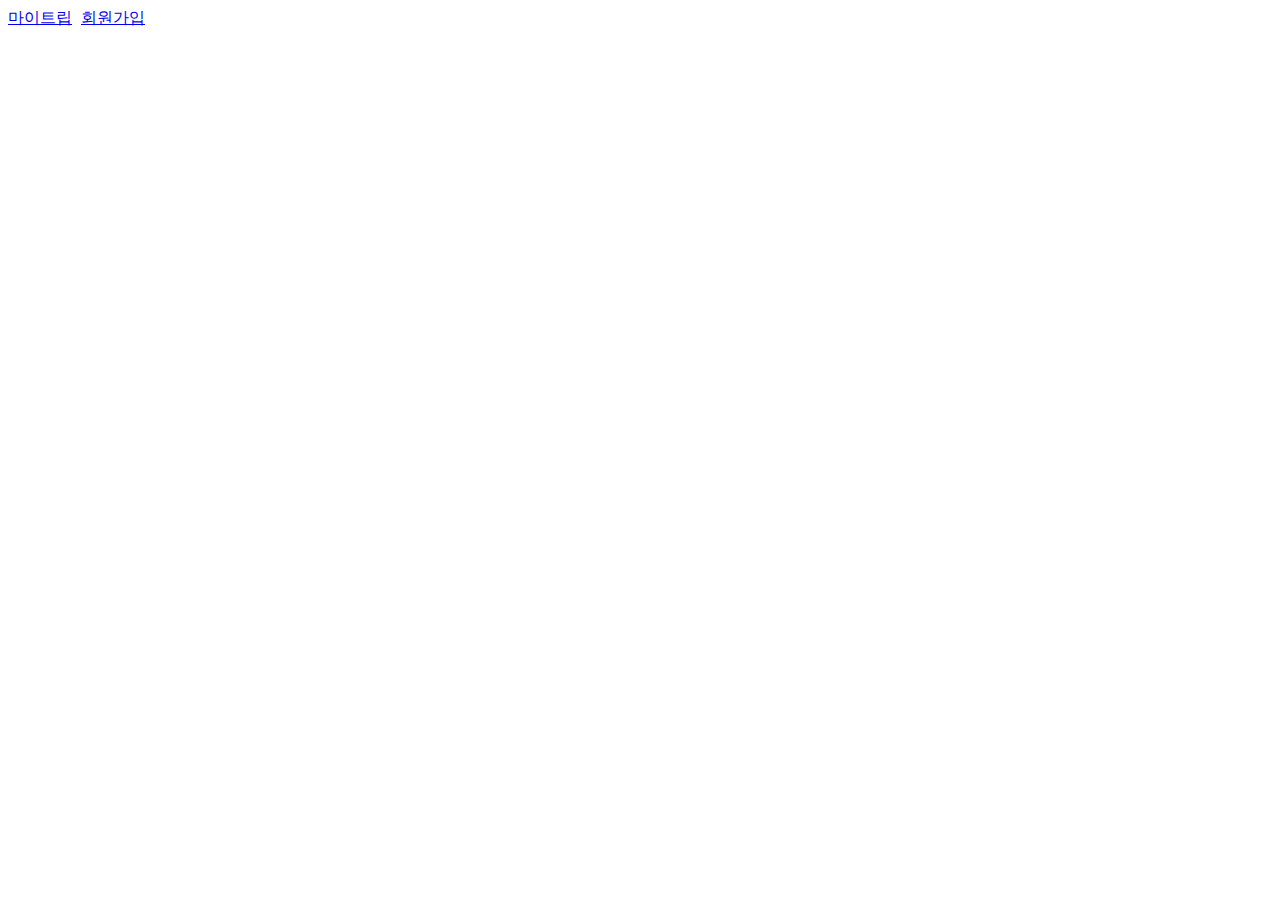
==== WebContent/index.html @ f63ba9f8 "choban" ====
<!DOCTYPE html>
<html>

<head>
    <meta charset="UTF-8">
    <meta name="viewport"
	content="width=device-width, user-scalable=no, initial-scale=1.0, maximum-scale=1.0, minimum-scale=1.0" />
<meta http-equiv="X-UA-Compatible" content="IE=edge, chrome=1 " />
    <title>My Trip Advisor</title>
    <link rel="stylesheet" href="style/style.css">

    <script src="libs/jquery-3.3.1.min.js"></script>
    <script src="scripts/scripts.js"></script>
</head>

<body>
    <div id="container">
        <header id="header">
            <div>
                <a href="index.html"><span></span></a>
                <div class="menu-items right">
                    <a href="mytrip.html">마이트립</a>
                    <img src="images/line_maintop_gray.png">
                    <a href="register">회원가입</a>
                </div>
            </div>
        </header>
        <section id="body">

        </section>
    </div>
</body>

</html>
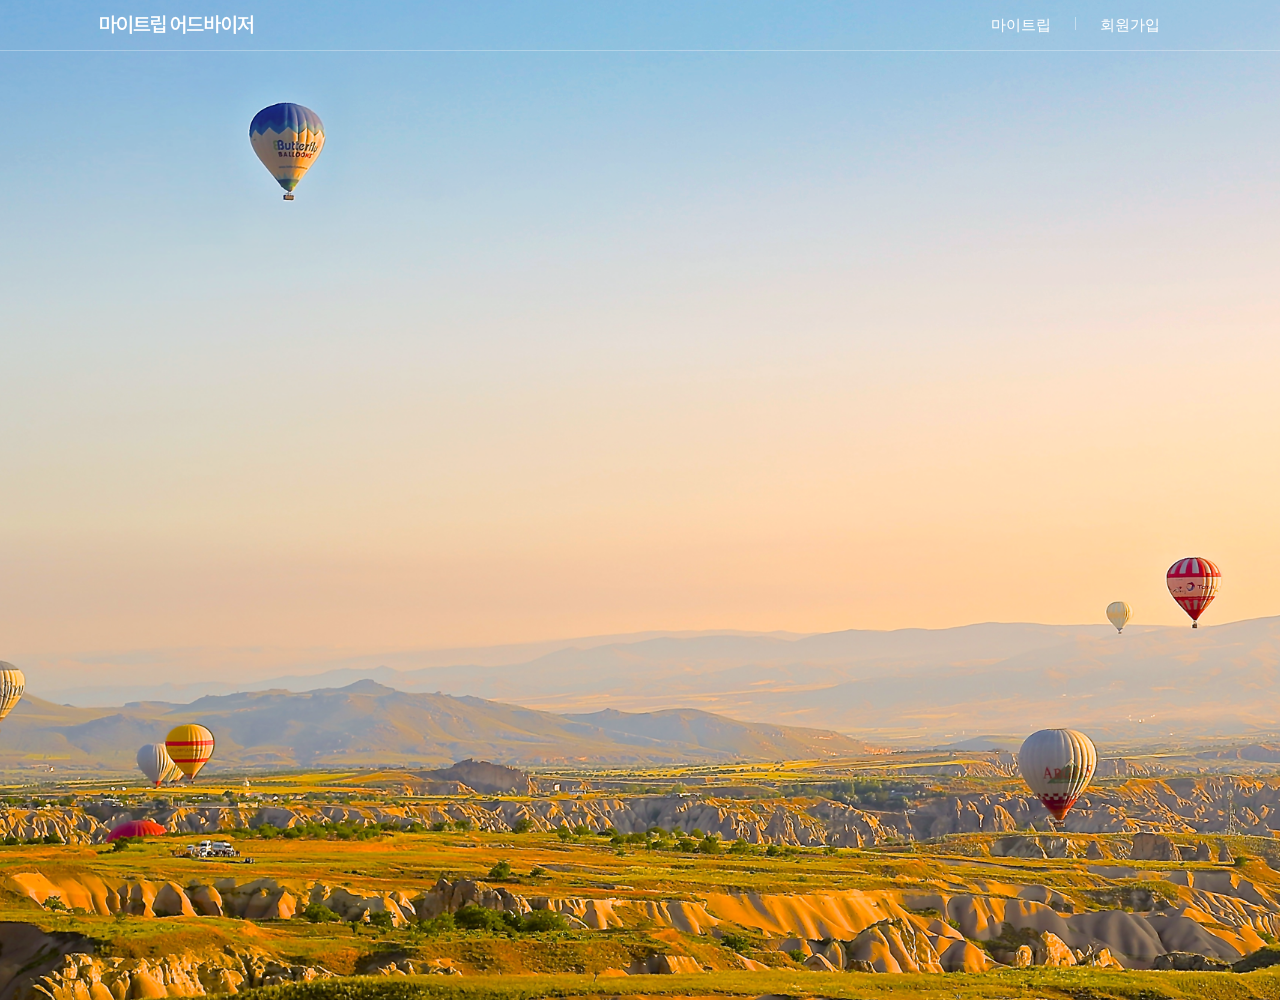
==== commit 9688d93f: "edit" ====
--- a/WebContent/index.html
+++ b/WebContent/index.html
@@ -2,33 +2,30 @@
 <html>
 
 <head>
-    <meta charset="UTF-8">
-    <meta name="viewport"
+<meta charset="UTF-8">
+<meta name="viewport"
 	content="width=device-width, user-scalable=no, initial-scale=1.0, maximum-scale=1.0, minimum-scale=1.0" />
 <meta http-equiv="X-UA-Compatible" content="IE=edge, chrome=1 " />
-    <title>My Trip Advisor</title>
-    <link rel="stylesheet" href="style/style.css">
+<title>My Trip Advisor</title>
+<link rel="stylesheet" href="styles/styles.css">
 
-    <script src="libs/jquery-3.3.1.min.js"></script>
-    <script src="scripts/scripts.js"></script>
+<script src="libs/jquery-3.3.1.min.js"></script>
+<!-- <script src="scripts/scripts.js"></script> -->
 </head>
 
 <body>
-    <div id="container">
-        <header id="header">
-            <div>
-                <a href="index.html"><span></span></a>
-                <div class="menu-items right">
-                    <a href="mytrip.html">마이트립</a>
-                    <img src="images/line_maintop_gray.png">
-                    <a href="register">회원가입</a>
-                </div>
-            </div>
-        </header>
-        <section id="body">
-
-        </section>
-    </div>
+	<div id="container">
+		<header id="header">
+			<div>
+				<a href="index.html"><span></span></a>
+				<div class="menu-items right">
+					<a href="mytrip.html">마이트립</a> <img
+						src="images/line_maintop_gray.png"> <a href="register">회원가입</a>
+				</div>
+			</div>
+		</header>
+		<section id="body"></section>
+	</div>
 </body>
 
 </html>--- a/WebContent/styles/styles.css
+++ b/WebContent/styles/styles.css
@@ -0,0 +1,66 @@
+@charset "UTF-8";
+html, body{
+    margin: 0;
+    padding: 0;
+    width: 100%;
+    height: 100%;
+}
+body{
+    min-height: 100%;
+}
+button:hover{
+    cursor:pointer;
+}
+.right{
+    float: right;
+}
+#header{
+    position: fixed;
+    top: 0;
+    left: 0;
+    width: 100%;
+    height: 50px;
+    border-bottom: 1px solid rgba(255, 255, 255, 0.3);
+    z-index: 100;
+    transition: 0.2s;
+}
+#header span{
+    display: inline-block;
+    width: 154px;
+    height: 20px;
+    background-image: url('../images/image_logo_white.png');
+}
+#header > div{
+    position: absolute;
+    top: 0;
+    left: 0;
+    right: 0;
+    margin-left: auto;
+    margin-right: auto;
+    width: 1080px;
+    height: 100%;
+}
+#header > div > a{
+    display: inline-block;
+    margin-top: 15px;
+    
+}
+#header .menu-items a{
+    color: #fff;
+    font-size: 15px;
+    line-height: 50px;
+    text-decoration: none;
+    margin-left: 20px;
+    margin-right: 20px;
+}
+#body{
+    width: 100%;
+    height: 100%;
+    min-height: 1000px;
+    background-image: url('../images/bg_main.png');
+    background-position: top center;
+    background-repeat: no-repeat;
+    background-size: cover;
+    background-color: #fff;
+    overflow: auto;
+}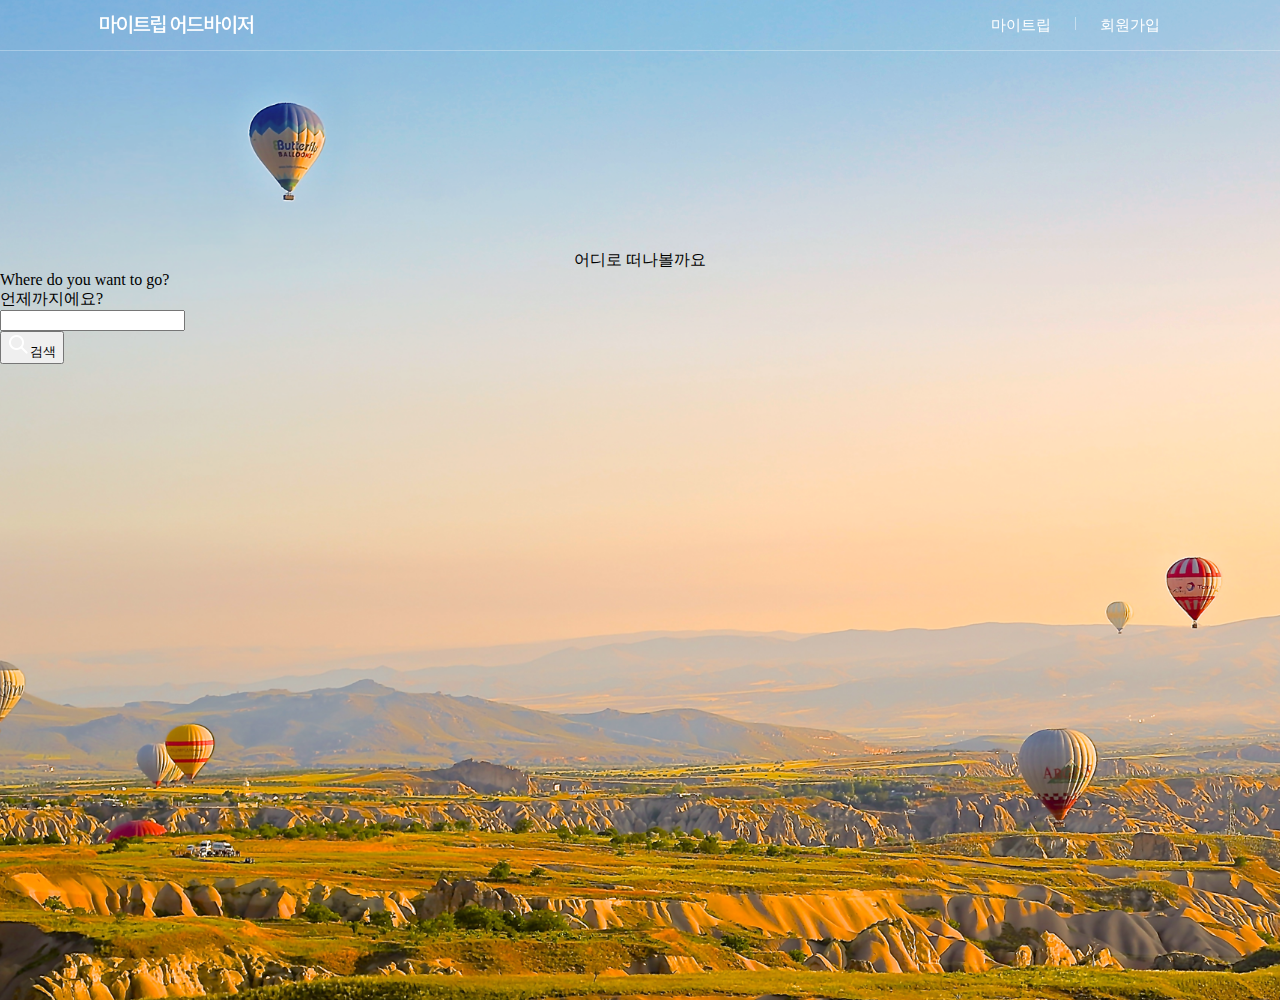
==== commit a3fb8aad: "index1" ====
--- a/WebContent/index.html
+++ b/WebContent/index.html
@@ -2,30 +2,47 @@
 <html>
 
 <head>
-<meta charset="UTF-8">
-<meta name="viewport"
-	content="width=device-width, user-scalable=no, initial-scale=1.0, maximum-scale=1.0, minimum-scale=1.0" />
-<meta http-equiv="X-UA-Compatible" content="IE=edge, chrome=1 " />
-<title>My Trip Advisor</title>
-<link rel="stylesheet" href="styles/styles.css">
+    <meta charset="UTF-8">
+    <meta name="viewport"
+        content="width=device-width, user-scalable=no, initial-scale=1.0, maximum-scale=1.0, minimum-scale=1.0" />
+    <meta http-equiv="X-UA-Compatible" content="IE=edge, chrome=1 " />
+    <title>My Trip Advisor</title>
+    <link rel="stylesheet" href="styles/styles.css">
 
-<script src="libs/jquery-3.3.1.min.js"></script>
-<!-- <script src="scripts/scripts.js"></script> -->
+    <script src="libs/jquery-3.3.1.min.js"></script>
+    <!-- <script src="scripts/scripts.js"></script> -->
 </head>
 
 <body>
-	<div id="container">
-		<header id="header">
-			<div>
-				<a href="index.html"><span></span></a>
-				<div class="menu-items right">
-					<a href="mytrip.html">마이트립</a> <img
-						src="images/line_maintop_gray.png"> <a href="register">회원가입</a>
-				</div>
-			</div>
-		</header>
-		<section id="body"></section>
-	</div>
+    <div id="container">
+        <header id="header">
+            <div>
+                <a href="index.html"><span></span></a>
+                <div class="menu-items right">
+                    <a href="mytrip.html">마이트립</a> <img src="images/line_maintop_gray.png"> <a href="register">회원가입</a>
+                </div>
+            </div>
+        </header>
+        <section id="body">
+            <div id="title-text" class="lg-text">어디로 떠나볼까요</div>
+            <div id="title-sub-text" class="md-text">Where do you want to go?</div>
+            <div id="search-panel">
+                <form id="form-search">
+                    <div class="panel-block">
+                        <label for="to">언제까지에요?</label>
+                        <div>
+                            <input type="text" id="to" readonly>
+                        </div>
+                    </div>
+                    <div class="panel-block no-margin">
+                        <button type="submit" class="btn-search">
+                            <img src="images/icon_search_on.png">검색
+                        </button>
+                    </div>
+                </form>
+            </div>
+        </section>
+    </div>
 </body>
 
 </html>--- a/WebContent/styles/styles.css
+++ b/WebContent/styles/styles.css
@@ -53,6 +53,16 @@
     margin-left: 20px;
     margin-right: 20px;
 }
+#header.inverted{
+    background-color: #fff;
+    border: 0;
+}
+#header.inverted span{
+background-image: url('../images/image_logo_color.png');
+}
+#header.inverted .menu-items a{
+    color: #000;
+}
 #body{
     width: 100%;
     height: 100%;
@@ -63,4 +73,8 @@
     background-size: cover;
     background-color: #fff;
     overflow: auto;
+}
+#title-text{
+    padding-top: 250px;
+    text-align: center;
 }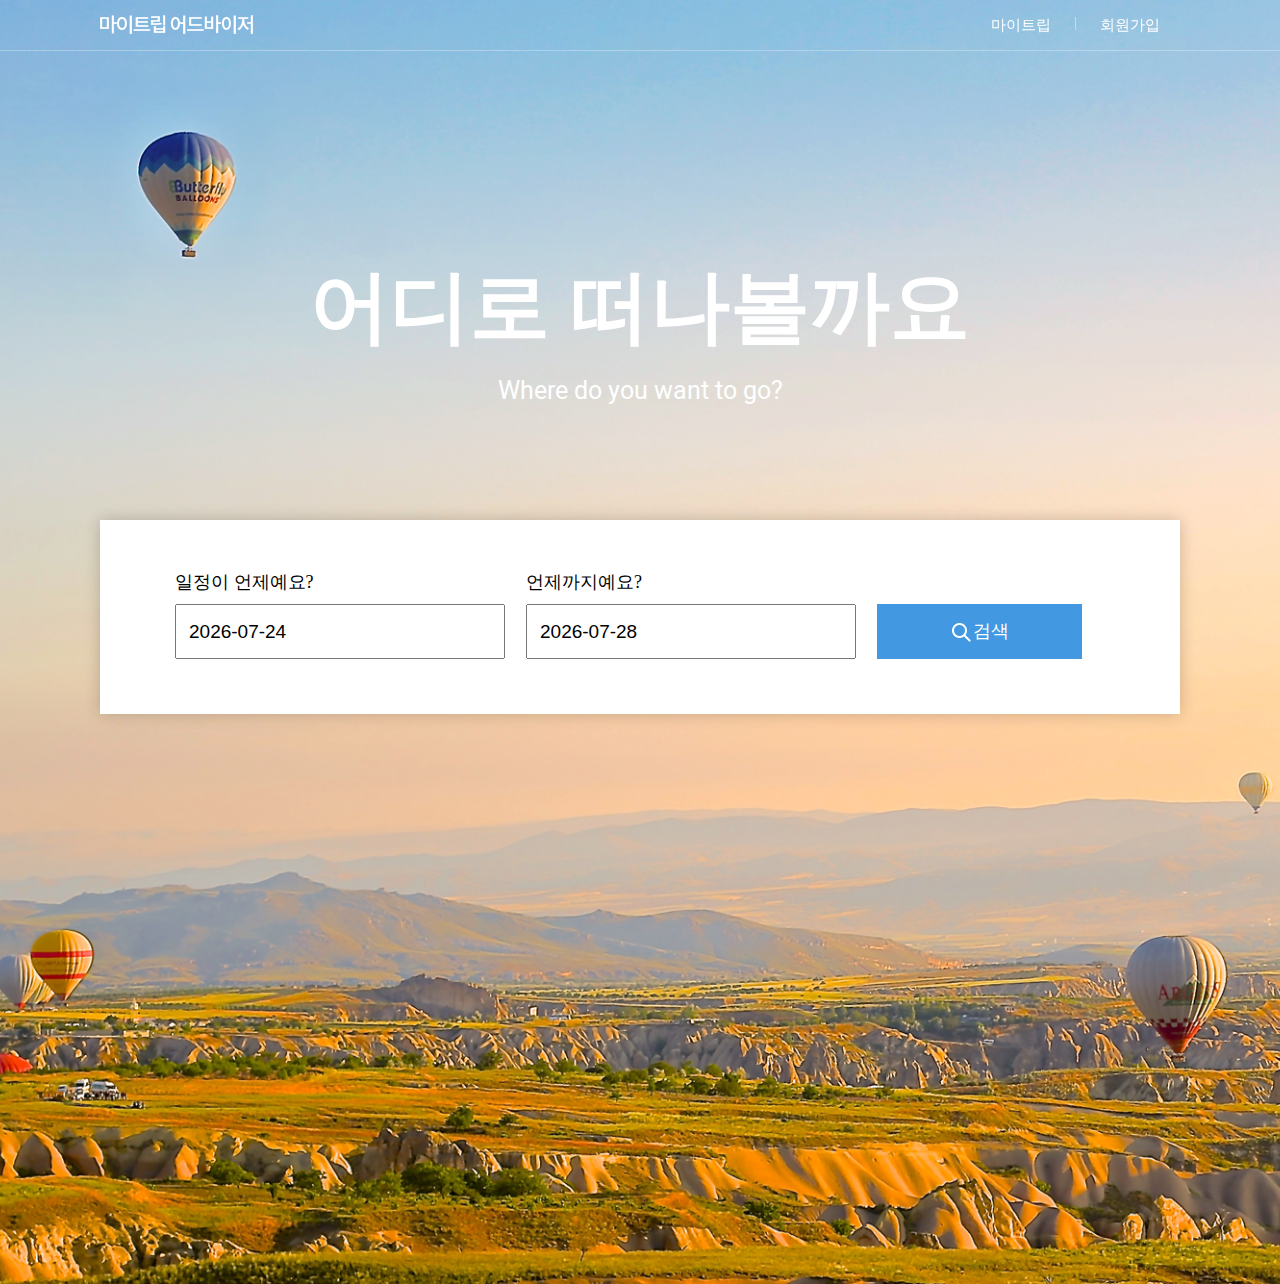
==== commit af824fa8: "index 완료" ====
--- a/WebContent/index.html
+++ b/WebContent/index.html
@@ -7,10 +7,12 @@
         content="width=device-width, user-scalable=no, initial-scale=1.0, maximum-scale=1.0, minimum-scale=1.0" />
     <meta http-equiv="X-UA-Compatible" content="IE=edge, chrome=1 " />
     <title>My Trip Advisor</title>
-    <link rel="stylesheet" href="styles/styles.css">
+    <link rel="stylesheet" href="libs/jquery-ui/jquery-ui.min.css" />
+    <link rel="stylesheet" href="styles/styles.css" />
 
     <script src="libs/jquery-3.3.1.min.js"></script>
-    <!-- <script src="scripts/scripts.js"></script> -->
+    <script src="libs/jquery-ui/jquery-ui.min.js"></script>
+    <script src="scripts/scripts.js"></script>
 </head>
 
 <body>
@@ -19,7 +21,9 @@
             <div>
                 <a href="index.html"><span></span></a>
                 <div class="menu-items right">
-                    <a href="mytrip.html">마이트립</a> <img src="images/line_maintop_gray.png"> <a href="register">회원가입</a>
+                    <a href="mytrip.html">마이트립</a>
+                    <img src="images/line_maintop_gray.png">
+                    <a href="register">회원가입</a>
                 </div>
             </div>
         </header>
@@ -29,7 +33,13 @@
             <div id="search-panel">
                 <form id="form-search">
                     <div class="panel-block">
-                        <label for="to">언제까지에요?</label>
+                        <label for="from">일정이 언제예요?</label>
+                        <div>
+                            <input type="text" id="from" readonly>
+                        </div>
+                    </div>
+                    <div class="panel-block">
+                        <label for="to">언제까지예요?</label>
                         <div>
                             <input type="text" id="to" readonly>
                         </div>
@@ -41,7 +51,20 @@
                     </div>
                 </form>
             </div>
+            <div id="list-bg">
+                <div id="list-panel"></div>
+            </div>
         </section>
+        <div id="list-item-template" class="list-item">
+            <img class="list-item-image">
+            <div class="list-item-desc">
+                <div class="list-item-name"></div>
+                <div class="list-item-city">
+                    <img src="images/icon_list_location.png">
+                    <div class="list-item-city-name"></div>
+                </div>
+            </div>
+        </div>
     </div>
 </body>
 
--- a/WebContent/styles/styles.css
+++ b/WebContent/styles/styles.css
@@ -1,80 +1,623 @@
 @charset "UTF-8";
-html, body{
-    margin: 0;
-    padding: 0;
-    width: 100%;
-    height: 100%;
-}
-body{
-    min-height: 100%;
-}
-button:hover{
-    cursor:pointer;
-}
-.right{
-    float: right;
-}
-#header{
-    position: fixed;
-    top: 0;
-    left: 0;
-    width: 100%;
-    height: 50px;
-    border-bottom: 1px solid rgba(255, 255, 255, 0.3);
-    z-index: 100;
-    transition: 0.2s;
-}
-#header span{
-    display: inline-block;
-    width: 154px;
-    height: 20px;
-    background-image: url('../images/image_logo_white.png');
-}
-#header > div{
-    position: absolute;
-    top: 0;
-    left: 0;
-    right: 0;
-    margin-left: auto;
-    margin-right: auto;
-    width: 1080px;
-    height: 100%;
-}
-#header > div > a{
-    display: inline-block;
-    margin-top: 15px;
-    
-}
-#header .menu-items a{
-    color: #fff;
-    font-size: 15px;
-    line-height: 50px;
-    text-decoration: none;
-    margin-left: 20px;
-    margin-right: 20px;
-}
+
+@font-face{
+   font-family : 'Heebo';
+   src:url('../fonts/Heebo-Regular.ttf')format('truetype');
+}
+
+@font-face{
+   font-family: 'Heebo';
+   src:url('../fonts/Heebo-Bold.ttf')format('truetype');
+   font-weight: bold;
+}
+
+html, body {
+   margin: 0;
+   padding: 0;
+   width: 100%;
+   height: 100%;
+}
+
+body {
+   min-height: 100%;
+}
+
+button:hover {
+   cursor: pointer;
+}
+
+.blue{
+   color: #4299e1;
+}
+
+.black{
+   color: #000;
+}
+
+.ui-datepicker{
+   width: 321px;
+}
+.align-left{
+   text-align: left;
+}
+
+.right {
+   float: right;
+}
+
+.lg-text{
+   font-family: 'Heebo' , sans-serif;
+   font-size: 80px;
+   font-weight: bold;
+   color: #fff;
+}
+
+.md-text{
+   font-family: 'Heebo',sans-serif;
+   font-size: 25px;
+   font-weight: normal;
+   color: #fff;
+}
+
+.no-margin{
+   margin: 0;
+}
+
+.white-bg{
+   background-color: #f5f7f8;
+}
+
+.black-bg{
+   background-color: rgba(0,0,0,0.6)
+}
+
+.gray-bg{
+   background-color: $d6d7d7;
+}
+
+.form-box{
+   position: absolute;
+   margin: auto;
+   top: 0;
+   left: 0;
+   right: 0;
+   bottom: 0;
+}
+
+.sm-box{
+   width: 490px;
+   height: 420px;
+   box-shadow: 0 0 15px 0 rgba(0,0,0,0.2);
+   background-color: #fff;
+}
+
+.md-box{
+   width: 610px;
+   height: 740px;
+   background-color: #fff;
+   box-shadow: 0 0 15px 0 rgba(0,0,0,0.2);
+   margin: 150px auto 150px; 
+}
+
+.form-box .title{
+   font-size: 28px;
+   text-align: center;
+}
+
+.form-box .sub-title{
+   display: block;
+   margin-top: 8px;
+   margin-bottom: 35px;
+   font-size: 15px;
+   color: #bbb;
+   text-align: center;
+}
+.form-box input[type="text"],
+.form-box input[type="email"],
+.form-box input[type="password"]{
+   display: inline-block;
+   box-sizing: border-box;
+   border: 1px solid #ccc;
+   color: #505050;
+   font-size: 17px;
+   margin-bottom: 12px;
+   padding: 22px;
+}
+
+.form-box button{
+   display: inline-block;
+   color: #fff;
+   background-color: #4299e1;
+   border: 0;
+   font-size: 18px;
+   margin-top: 10px;
+}
+
+.form-box.sm-box input[type="text"],
+.form-box.sm-box input[type="email"],
+.form-box.sm-box input[type="password"],
+.form-box.sm-box button{
+   width: 370px;
+   height: 55px;
+}
+
+.form-box.md-box input[type="text"],
+.form-box.md-box input[type="email"],
+.form-box.md-box input[type="password"],
+.form-box.md-box button{
+   width: 470px;
+   height: 55px;
+}
+
+#header {
+   position: fixed;
+   top: 0;
+   left: 0;
+   width: 100%;
+   height: 50px;
+   border-bottom: 1px solid rgba(255, 255, 255, 0.3);
+   z-index: 100;
+   transition: 0.2s;
+}
+
 #header.inverted{
-    background-color: #fff;
-    border: 0;
-}
+   background-color: #fff;
+   border: 0;
+}
+
+#header span {
+   display: inline-block;
+   width: 154px;
+   height: 20px;
+   background-image: url('../images/image_logo_white.png');
+}
+
 #header.inverted span{
-background-image: url('../images/image_logo_color.png');
-}
+   background-image: url('../images/image_logo_color.png');
+}
+
+#header>div {
+   position: absolute;
+   top: 0;
+   left: 0;
+   right: 0;
+   margin-left: auto;
+   margin-right: auto;
+   width: 1080px;
+   height: 100%;
+}
+
+#header>div>a {
+   display: inline-block;
+   margin-top: 15px;
+}
+
+#header .menu-items a {
+   color: #fff;
+   font-size: 15px;
+   line-height: 50px;
+   text-decoration: none;
+   margin-left: 20px;
+   margin-right: 20px;
+}
+
+
+
 #header.inverted .menu-items a{
-    color: #000;
-}
-#body{
-    width: 100%;
-    height: 100%;
-    min-height: 1000px;
-    background-image: url('../images/bg_main.png');
-    background-position: top center;
-    background-repeat: no-repeat;
-    background-size: cover;
-    background-color: #fff;
-    overflow: auto;
-}
+   color: #000;
+}
+
+.container{
+   width: 100%;
+   height: 100%;
+   margin: 0;
+   padding: 0;
+}
+
+/* 메인 */
+#body {
+   width: 100%;
+   height: 100%;
+   min-height: 1000px;
+   background-image: url('../images/bg_main.png');
+   background-position: top center;
+   background-repeat: no-repeat;
+   background-size: cover;
+   background-color: #fff;
+   overflow: auto;
+}
+
 #title-text{
-    padding-top: 250px;
-    text-align: center;
+   padding-top: 250px;
+   text-align: center;
+}
+
+#title-sub-text{
+   margin: 5px auto;
+   text-align: center;
+}
+
+#search-panel{
+   margin: 110px auto 570px;
+   left: 0;
+   right: 0;
+   width: 1080px;
+   background-color: #fff;
+   padding: 50px 75px 55px;
+   -webkit-box-sizing : border-box;
+   -moz-box-sizing : border-box;
+   box-sizing: border-box;
+   box-shadow: 0 0 15px 0 rgba(0,0,0,0.2);
+}
+
+.panel-block{
+   display: inline-block;
+   margin-right: 17px;
+}
+
+.panel-block:last-of-type{
+   vertical-align: bottom;
+}
+
+#search-panel label{
+   display: block;
+   color: #000;
+   font-size: 18px;
+   margin-bottom: 10px;
+}
+
+#search-panel input[type="text"]{
+   width: 330px;
+   height: 55px;
+   -webkit-box-sizing : border-box;
+   -moz-box-sizing : border-box;
+   box-sizing: border-box;
+   font-size: 19px;
+   padding: 12px;
+}
+
+#search-panel .btn-search{
+   width: 205px;
+   height: 55px;
+   background-color: #4299e1;
+   border: 0;
+   color: #fff;
+   font-size: 18px;
+}
+
+#search-panel .btn-search img{
+   vertical-align: middle;
+}
+
+#list-bg{
+   display: none;
+   background-color: #fff;
+   width: 100%;
+   height: 100%;
+   top: 880px;
+   position: absolute;
+}
+
+#list-panel{
+   position: relative;
+   top: 95px;
+   left: 0;
+   right: 0;
+   margin-left: auto;
+   margin-right: auto;
+   width: 1080px;
+   margin-bottom: 100px;
+}
+
+#list-item-template{
+   display: none;
+}
+
+.list-item{
+   position: relative;
+   display: inline-block;
+   width: 344px;
+   margin-right: 24px;
+   margin-bottom: 22px;
+}
+
+.list-item:hover{
+   cursor: pointer;
+}
+
+.list-item:nth-of-type(3n){
+   margin-right: 0;
+}
+
+.list-item-image{
+   display: block;
+   width: 344px;
+   height: 210px;
+}
+
+.list-item-desc{
+   border: 1px solid #eee;
+   border-top: 0;
+}
+
+.list-item-name{
+   height: 24px;
+   padding-left: 13px;
+   padding-top: 13px;
+   font-size: 17px;
+   font-weight: bold;
+}
+
+.list-item-city{
+   height: 20px;
+   padding-bottom: 8px;
+   padding-left: 13px;
+   line-height: 16px;
+}
+
+.list-city img{
+   display: inline-block;
+   vertical-align: middle;
+}
+
+.list-item-city-name{
+   display: inline-block;
+   font-size: 14px;
+   vertical-align: middle;
+}
+
+/* 상세보기 */
+#body.detail{
+   background: #f6f7f7;
+}
+
+.detail-container, .mytrip-container{
+   width: 1080px;
+   margin-top: 130px;
+   margin-bottom: 70px;
+   background-color: #fff;
+   margin-left: auto;
+   margin-right: auto;
+   padding: 20px;
+}
+
+.detail-header{
+   line-height: 20px;
+   position: relative;
+   padding-top: 7px;
+   padding-bottom: 3px;
+}
+
+.detail-header img{
+   vertical-align: middle;
+}
+
+.detail-header .detail-header-name{
+   display: inline-block;
+   font-size: 18px;
+   font-weight: bold;
+   vertical-align: middle;
+   margin-left: 3px;
+}
+
+.detail-header .detail-header-city-name{
+   display: inline-block;
+   font-size: 15px;
+   vertical-align: middle;
+   color: #909090;
+}
+
+.detail-header button{
+   padding: 7px 10px;
+   background-color: #4299e0;
+   color: #fff;
+   font-size: 14px;
+   border: 0;
+   position: absolute;
+   top: 0;
+   right: 0;
+}
+
+#detail-images{
+   max-width: 100%;
+   height: 400px;
+   background: #000;
+   margin-top: 10px;
+   margin-bottom: 30px;
+}
+
+.detail-desc{
+   margin-bottom: 30px;
+}
+
+.detail-title{
+   font-weight: bold;
+   margin-bottom: 8px;
+}
+
+.detail-desc .detail-desc-text{
+   font-size: 15px;
+   color: #757575;
+}
+
+.detail-container #map{
+   width: 100%;
+   height: 300px;
+}
+/* 마이 트립 */
+.mytrip-container #map{
+   display: inline-block;
+   width: 580px;
+   height: 500px;
+   margin-right: 10px;
+}
+
+.mytrip-container #mytrip-list{
+   display: inline-block;
+   width: 480px;
+   height: 500px;
+   overflow: auto;
+   list-style-type: none;
+   margin: 0;
+   padding: 0;
+}
+
+#mytrip-item-template{
+   display: none;
+}
+
+.mytrip-container li{
+   position: relative;
+   margin: 0 3px 10px 3px;
+   padding: 15px 20px;
+   border: 1px solid #d7dbe2;
+   width: 470px;
+   height: 60px;
+   box-sizing: border-box;
+   box-shadow: 2px 2px 7px -3px rgba(0,0,0,0.2);
+   background-color: #fff;
+}
+
+.mytrip-container span{
+   display: inline-block;
+   vertical-align: middle;
+   height: 30px;
+   line-height: 30px;
+}
+
+.mytrip-container .item-handle{
+   width: 22px;
+   height: 18px;
+   background-image: url('../images/btn_change.png');
+}
+
+.mytrip-container .item-icon{
+   width: 13px;
+   height: 16px;
+   margin-left: 7px;
+   background-image: url('../images/icon_list_location.png');
+}
+
+.mytrip-container .item-name{
+   font-size: 15px;
+   font-weight: bold;
+   color: #444;
+}
+
+.mytrip-container .item-line{
+   width: 2px;
+   height: 16px;
+   margin-left: 5px;
+   margin-right: 5px;
+   background-image: url('../images/line_location_gray.png');
+}
+
+.mytrip-container .item-city-name{
+   font-size: 13px;
+   color: #909090;
+}
+
+.mytrip-container .item-remove{
+   position: absolute;
+   width: 16px;
+   height: 16px;
+   right: 20px;
+   top: 21px;
+   background-image: url('../images/btn_close.png');
+}
+
+
+/* 회원가입 */
+.form-box .inner {
+   padding: 60px 70px;
+}
+
+#form-register {
+   font-size: 15px;
+}
+
+#inp-password {
+   margin-top: 26px;
+}
+
+.div-gender {
+   margin-top: 12px;
+}
+
+.div-gender .txt-warning {
+   margin-top: 2px;
+}
+
+#inp-female {
+   margin-left: 20px;
+}
+
+.div-birth {
+   margin-top: 17px;
+}
+
+.div-birth .txt-warning {
+   margin-top: 10px;
+}
+
+#inp-accept {
+   margin-top: 30px;
+}
+
+#btn-submit {
+   margin-top: 50px;
+}
+
+.overflow {
+   height: 200px;
+}
+
+#btn-back {
+   background-color: #a4aab2;
+}
+
+.ui-selectmenu-text {
+   color: #505050;
+   font-weight: 400;
+}
+
+.ui-state-active, .ui-widget-content .ui-state-active {
+   color: #000;
+}
+
+#sel-birth-button {
+   background: #fff;
+   border: 1px solid #ccc;
+}
+
+.div-accept .txt-warning {
+   margin-top: 27px;
+}
+
+.txt-warning {
+   display: none;
+   font-size: 13px;
+   color: red;
+   margin-top: -5px;
+}
+
+
+/* 로그인 */
+#btn-home {
+   background-color: #a4aab2;
+}
+
+.form-box.login-box input[type="text"],
+.form-box.login-box input[type="password"],
+.form-box.login-box button {
+   width: 470px;
+   height: 55px;
+}
+
+.login-box {
+   width: 610px;
+   height: 490px;
+   background-color: #fff;
+   box-shadow: 0 0 15px 0 rgba(0, 0, 0, 0.2);
+   margin: 150px auto 150px;
 }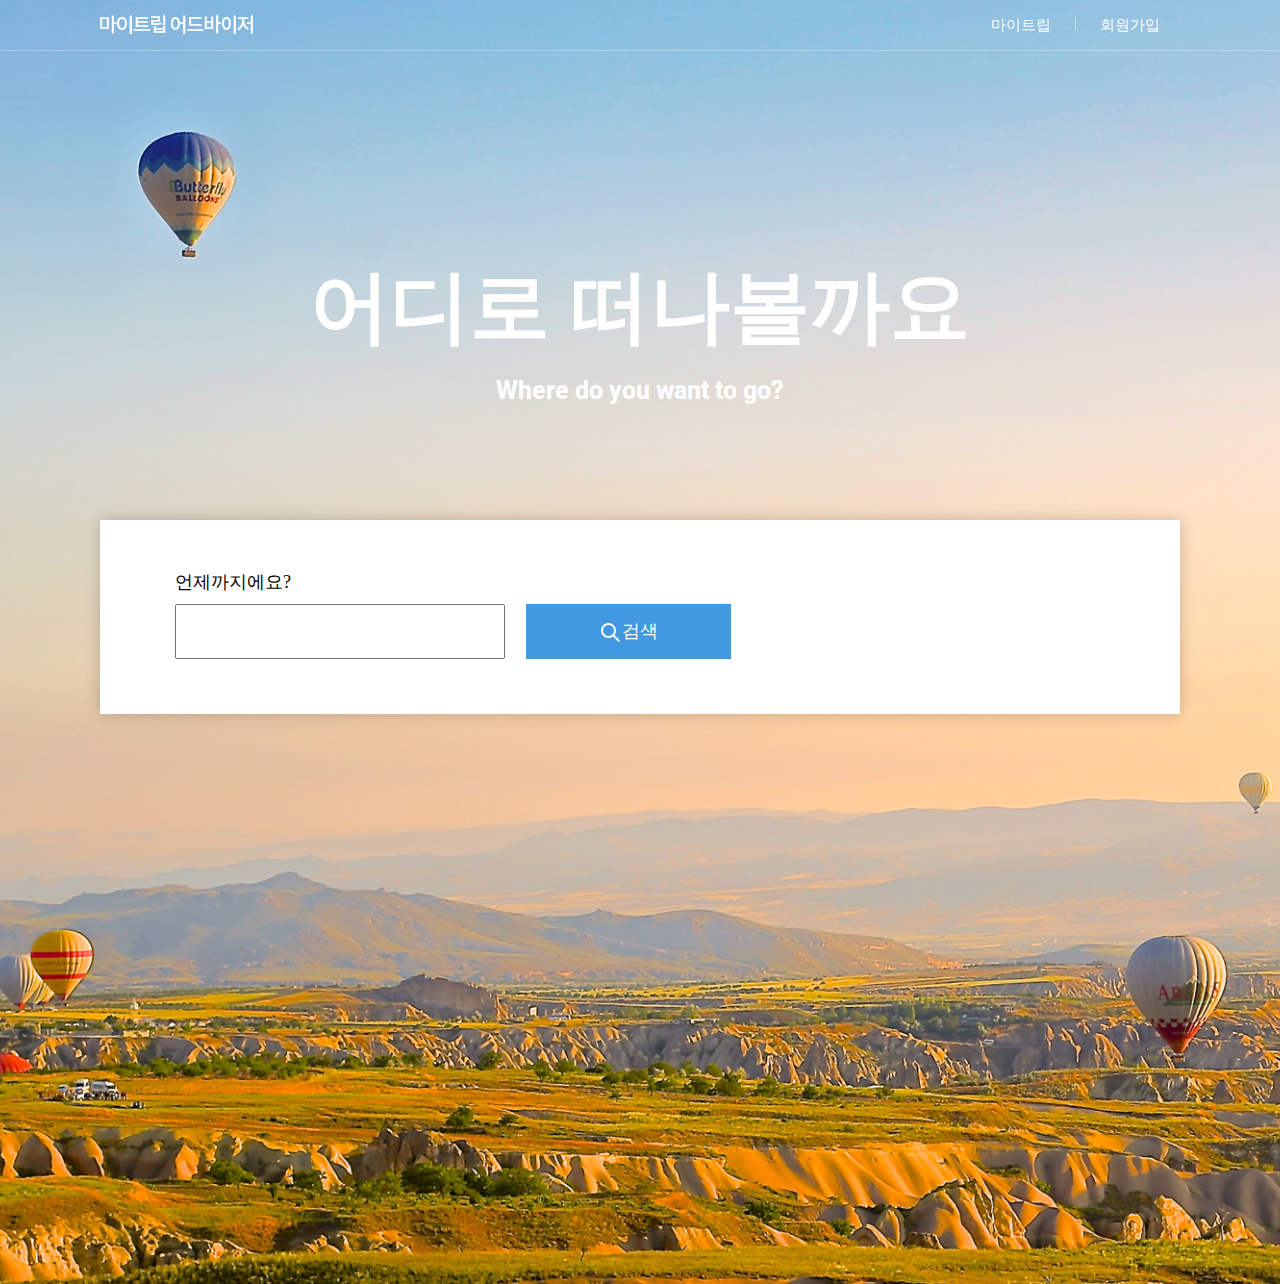
==== commit 7894768e: "뭥미" ====
--- a/WebContent/index.html
+++ b/WebContent/index.html
@@ -7,12 +7,10 @@
         content="width=device-width, user-scalable=no, initial-scale=1.0, maximum-scale=1.0, minimum-scale=1.0" />
     <meta http-equiv="X-UA-Compatible" content="IE=edge, chrome=1 " />
     <title>My Trip Advisor</title>
-    <link rel="stylesheet" href="libs/jquery-ui/jquery-ui.min.css" />
-    <link rel="stylesheet" href="styles/styles.css" />
+    <link rel="stylesheet" href="styles/styles.css">
 
     <script src="libs/jquery-3.3.1.min.js"></script>
-    <script src="libs/jquery-ui/jquery-ui.min.js"></script>
-    <script src="scripts/scripts.js"></script>
+    <!-- <script src="scripts/scripts.js"></script> -->
 </head>
 
 <body>
@@ -21,9 +19,7 @@
             <div>
                 <a href="index.html"><span></span></a>
                 <div class="menu-items right">
-                    <a href="mytrip.html">마이트립</a>
-                    <img src="images/line_maintop_gray.png">
-                    <a href="register">회원가입</a>
+                    <a href="mytrip.html">마이트립</a> <img src="images/line_maintop_gray.png"> <a href="register">회원가입</a>
                 </div>
             </div>
         </header>
@@ -33,13 +29,7 @@
             <div id="search-panel">
                 <form id="form-search">
                     <div class="panel-block">
-                        <label for="from">일정이 언제예요?</label>
-                        <div>
-                            <input type="text" id="from" readonly>
-                        </div>
-                    </div>
-                    <div class="panel-block">
-                        <label for="to">언제까지예요?</label>
+                        <label for="to">언제까지에요?</label>
                         <div>
                             <input type="text" id="to" readonly>
                         </div>
@@ -51,20 +41,7 @@
                     </div>
                 </form>
             </div>
-            <div id="list-bg">
-                <div id="list-panel"></div>
-            </div>
         </section>
-        <div id="list-item-template" class="list-item">
-            <img class="list-item-image">
-            <div class="list-item-desc">
-                <div class="list-item-name"></div>
-                <div class="list-item-city">
-                    <img src="images/icon_list_location.png">
-                    <div class="list-item-city-name"></div>
-                </div>
-            </div>
-        </div>
     </div>
 </body>
 
--- a/WebContent/styles/styles.css
+++ b/WebContent/styles/styles.css
@@ -1,5 +1,183 @@
 @charset "UTF-8";
 
+<<<<<<< HEAD
+@font-face {
+	font-family: 'Heebo';
+	src: url('../fonts/Heebo-Regular.ttf') format('truetype');
+}
+
+@font-face {
+	font-family: 'Heebo';
+	src: url('../fonts/Heebo-Bold.ttf') format('truetype');
+	font-weight: bold;
+}
+
+.lg-text {
+	font-family: 'Heebo', sans-serif;
+	font-size: 80px;
+	font-weight: bold;
+	color: #fff;
+}
+
+.md-text {
+	font-family: 'Heebo', sans-serif;
+	font-size: 25px;
+	font-weight: normal;
+	color: #fff;
+}
+
+.ui-datepicker {
+	width: 321px;
+}
+
+html, body {
+	margin: 0;
+	padding: 0;
+	width: 100%;
+	height: 100%;
+}
+
+body {
+	min-height: 100%;
+}
+
+button:hover {
+	cursor: pointer;
+}
+
+.right {
+	float: right;
+}
+
+#header {
+	position: fixed;
+	top: 0;
+	left: 0;
+	width: 100%;
+	height: 50px;
+	border-bottom: 1px solid rgba(255, 255, 255, 0.3);
+	z-index: 100;
+	transition: 0.2s;
+}
+
+#header span {
+	display: inline-block;
+	width: 154px;
+	height: 20px;
+	background-image: url('../images/image_logo_white.png');
+}
+
+#header>div {
+	position: absolute;
+	top: 0;
+	left: 0;
+	right: 0;
+	margin-left: auto;
+	margin-right: auto;
+	width: 1080px;
+	height: 100%;
+}
+
+#header>div>a {
+	display: inline-block;
+	margin-top: 15px;
+}
+
+#header .menu-items a {
+	color: #fff;
+	font-size: 15px;
+	line-height: 50px;
+	text-decoration: none;
+	margin-left: 20px;
+	margin-right: 20px;
+}
+
+#header.inverted {
+	background-color: #fff;
+	border: 0;
+}
+
+#header.inverted span {
+	background-image: url('../images/image_logo_color.png');
+}
+
+#header.inverted .menu-items a {
+	color: #000;
+}
+
+#body {
+	width: 100%;
+	height: 100%;
+	min-height: 1000px;
+	background-image: url('../images/bg_main.png');
+	background-position: top center;
+	background-repeat: no-repeat;
+	background-size: cover;
+	background-color: #fff;
+	overflow: auto;
+}
+
+#title-text {
+	padding-top: 250px;
+	text-align: center;
+}
+
+#title-sub-text {
+	margin: 5px auto;
+	text-align: center;
+}
+
+#search-panel {
+	margin: 110px auto 570px;
+	left: 0;
+	right: 0;
+	width: 1080px;
+	background-color: #fff;
+	padding: 50px 75px 55px;
+	-webkit-box-sizing: border-box;
+	-moz-box-sizing: border-box;
+	box-sizing: border-box;
+	box-shadow: 0 0 15px 0 rgba(0, 0, 0, 0.2);
+}
+
+.panel-block {
+	display: inline-block;
+	margin-right: 17px;
+}
+
+.panel-block:last-of-type {
+	vertical-align: bottom;
+}
+
+#search-panel label {
+	display: block;
+	color: #000;
+	font-size: 18px;
+	margin-bottom: 10px;
+}
+
+#search-panel input[type="text"] {
+	width: 330px;
+	height: 55px;
+	-webkit-box-sizing: border-box;
+	-moz-box-sizing: border-box;
+	box-sizing: border-box;
+	font-size: 19px;
+	padding: 12px;
+}
+
+#search-panel .btn-search {
+	width: 205px;
+	height: 55px;
+	background-color: #4299e1;
+	border: 0;
+	color: #fff;
+	font-size: 18px;
+}
+
+#search-panel .btn-search img {
+	vertical-align: middle;
+=======
 @font-face{
    font-family : 'Heebo';
    src:url('../fonts/Heebo-Regular.ttf')format('truetype');
@@ -502,6 +680,7 @@
    font-size: 15px;
    font-weight: bold;
    color: #444;
+>>>>>>> 9b753578b97c83d66b570acd4a2996342aac5af8
 }
 
 .mytrip-container .item-line{
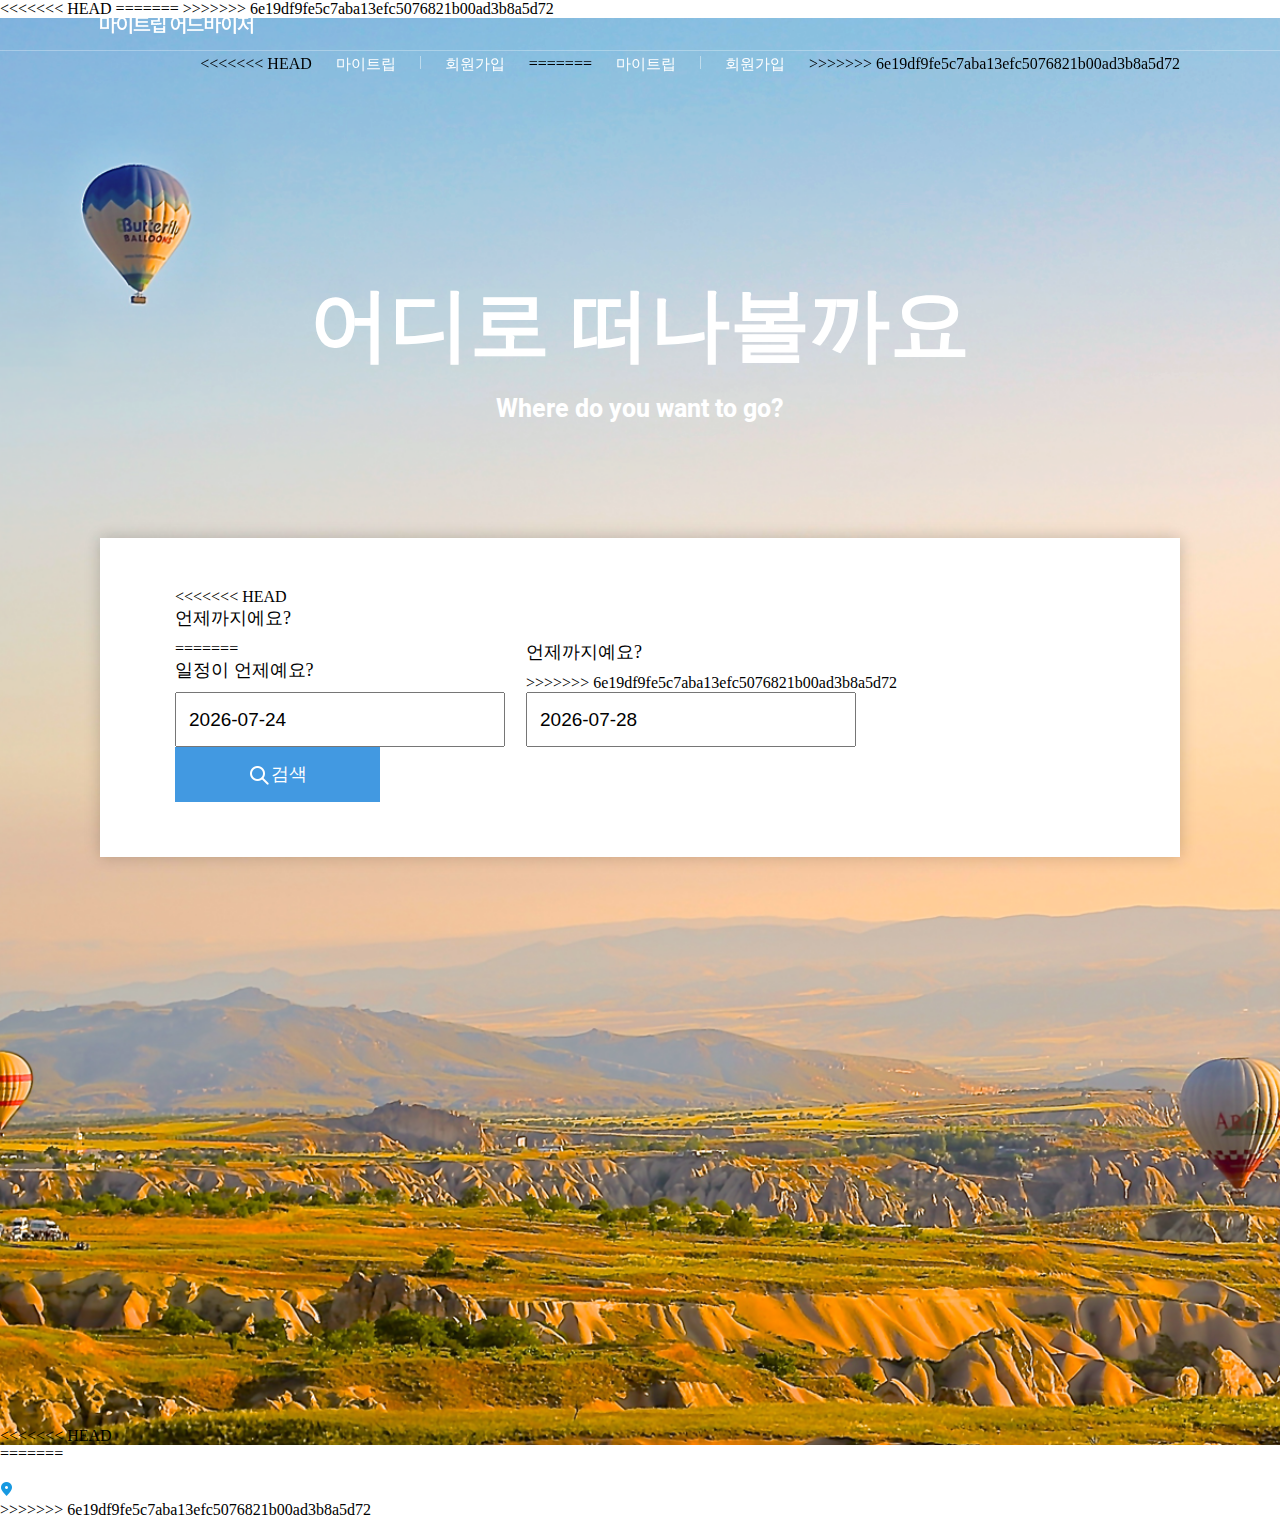
==== commit 4a1644cf: "Merge branch 'master' of https://github.com/kwonhyeyeon/MyTripAdvisor" ====
--- a/WebContent/index.html
+++ b/WebContent/index.html
@@ -7,10 +7,19 @@
         content="width=device-width, user-scalable=no, initial-scale=1.0, maximum-scale=1.0, minimum-scale=1.0" />
     <meta http-equiv="X-UA-Compatible" content="IE=edge, chrome=1 " />
     <title>My Trip Advisor</title>
+<<<<<<< HEAD
     <link rel="stylesheet" href="styles/styles.css">
 
     <script src="libs/jquery-3.3.1.min.js"></script>
     <!-- <script src="scripts/scripts.js"></script> -->
+=======
+    <link rel="stylesheet" href="libs/jquery-ui/jquery-ui.min.css" />
+    <link rel="stylesheet" href="styles/styles.css" />
+
+    <script src="libs/jquery-3.3.1.min.js"></script>
+    <script src="libs/jquery-ui/jquery-ui.min.js"></script>
+    <script src="scripts/scripts.js"></script>
+>>>>>>> 6e19df9fe5c7aba13efc5076821b00ad3b8a5d72
 </head>
 
 <body>
@@ -19,7 +28,13 @@
             <div>
                 <a href="index.html"><span></span></a>
                 <div class="menu-items right">
+<<<<<<< HEAD
                     <a href="mytrip.html">마이트립</a> <img src="images/line_maintop_gray.png"> <a href="register">회원가입</a>
+=======
+                    <a href="mytrip.html">마이트립</a>
+                    <img src="images/line_maintop_gray.png">
+                    <a href="register">회원가입</a>
+>>>>>>> 6e19df9fe5c7aba13efc5076821b00ad3b8a5d72
                 </div>
             </div>
         </header>
@@ -29,7 +44,17 @@
             <div id="search-panel">
                 <form id="form-search">
                     <div class="panel-block">
+<<<<<<< HEAD
                         <label for="to">언제까지에요?</label>
+=======
+                        <label for="from">일정이 언제예요?</label>
+                        <div>
+                            <input type="text" id="from" readonly>
+                        </div>
+                    </div>
+                    <div class="panel-block">
+                        <label for="to">언제까지예요?</label>
+>>>>>>> 6e19df9fe5c7aba13efc5076821b00ad3b8a5d72
                         <div>
                             <input type="text" id="to" readonly>
                         </div>
@@ -41,7 +66,24 @@
                     </div>
                 </form>
             </div>
+<<<<<<< HEAD
         </section>
+=======
+            <div id="list-bg">
+                <div id="list-panel"></div>
+            </div>
+        </section>
+        <div id="list-item-template" class="list-item">
+            <img class="list-item-image">
+            <div class="list-item-desc">
+                <div class="list-item-name"></div>
+                <div class="list-item-city">
+                    <img src="images/icon_list_location.png">
+                    <div class="list-item-city-name"></div>
+                </div>
+            </div>
+        </div>
+>>>>>>> 6e19df9fe5c7aba13efc5076821b00ad3b8a5d72
     </div>
 </body>
 
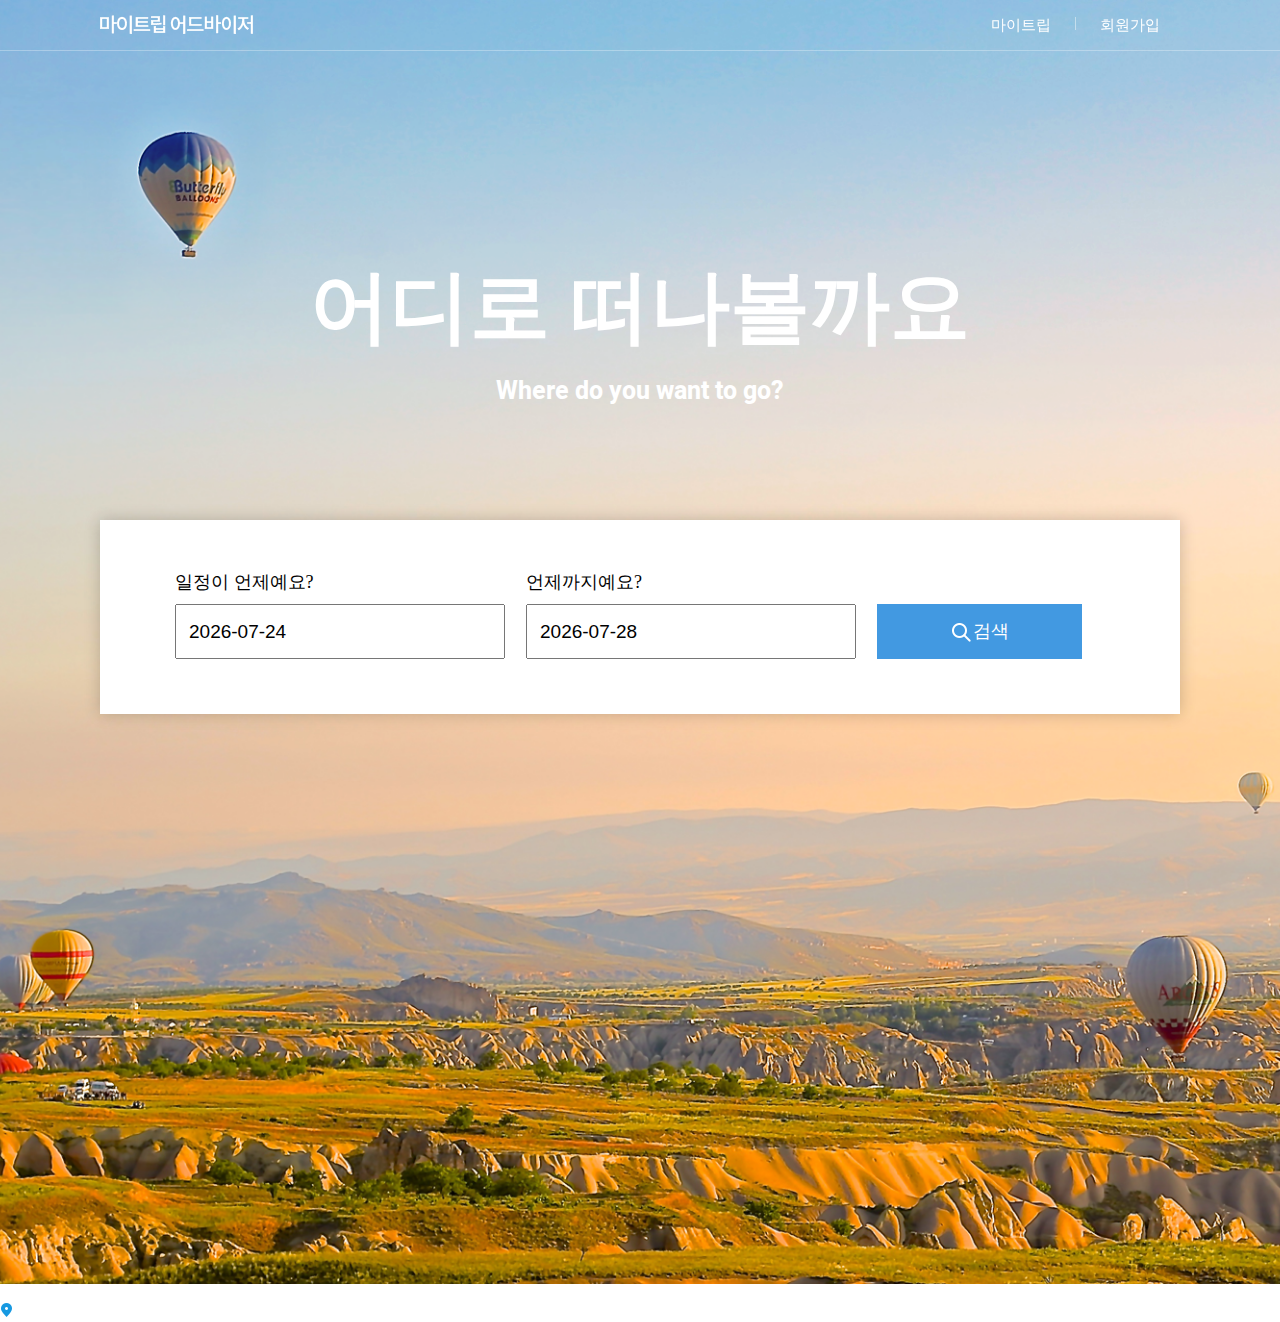
==== commit e8a7b035: "re" ====
--- a/WebContent/index.html
+++ b/WebContent/index.html
@@ -7,19 +7,12 @@
         content="width=device-width, user-scalable=no, initial-scale=1.0, maximum-scale=1.0, minimum-scale=1.0" />
     <meta http-equiv="X-UA-Compatible" content="IE=edge, chrome=1 " />
     <title>My Trip Advisor</title>
-<<<<<<< HEAD
-    <link rel="stylesheet" href="styles/styles.css">
-
-    <script src="libs/jquery-3.3.1.min.js"></script>
-    <!-- <script src="scripts/scripts.js"></script> -->
-=======
     <link rel="stylesheet" href="libs/jquery-ui/jquery-ui.min.css" />
     <link rel="stylesheet" href="styles/styles.css" />
 
     <script src="libs/jquery-3.3.1.min.js"></script>
     <script src="libs/jquery-ui/jquery-ui.min.js"></script>
     <script src="scripts/scripts.js"></script>
->>>>>>> 6e19df9fe5c7aba13efc5076821b00ad3b8a5d72
 </head>
 
 <body>
@@ -28,13 +21,9 @@
             <div>
                 <a href="index.html"><span></span></a>
                 <div class="menu-items right">
-<<<<<<< HEAD
-                    <a href="mytrip.html">마이트립</a> <img src="images/line_maintop_gray.png"> <a href="register">회원가입</a>
-=======
                     <a href="mytrip.html">마이트립</a>
                     <img src="images/line_maintop_gray.png">
                     <a href="register">회원가입</a>
->>>>>>> 6e19df9fe5c7aba13efc5076821b00ad3b8a5d72
                 </div>
             </div>
         </header>
@@ -44,9 +33,6 @@
             <div id="search-panel">
                 <form id="form-search">
                     <div class="panel-block">
-<<<<<<< HEAD
-                        <label for="to">언제까지에요?</label>
-=======
                         <label for="from">일정이 언제예요?</label>
                         <div>
                             <input type="text" id="from" readonly>
@@ -54,7 +40,6 @@
                     </div>
                     <div class="panel-block">
                         <label for="to">언제까지예요?</label>
->>>>>>> 6e19df9fe5c7aba13efc5076821b00ad3b8a5d72
                         <div>
                             <input type="text" id="to" readonly>
                         </div>
@@ -66,9 +51,6 @@
                     </div>
                 </form>
             </div>
-<<<<<<< HEAD
-        </section>
-=======
             <div id="list-bg">
                 <div id="list-panel"></div>
             </div>
@@ -83,7 +65,6 @@
                 </div>
             </div>
         </div>
->>>>>>> 6e19df9fe5c7aba13efc5076821b00ad3b8a5d72
     </div>
 </body>
 
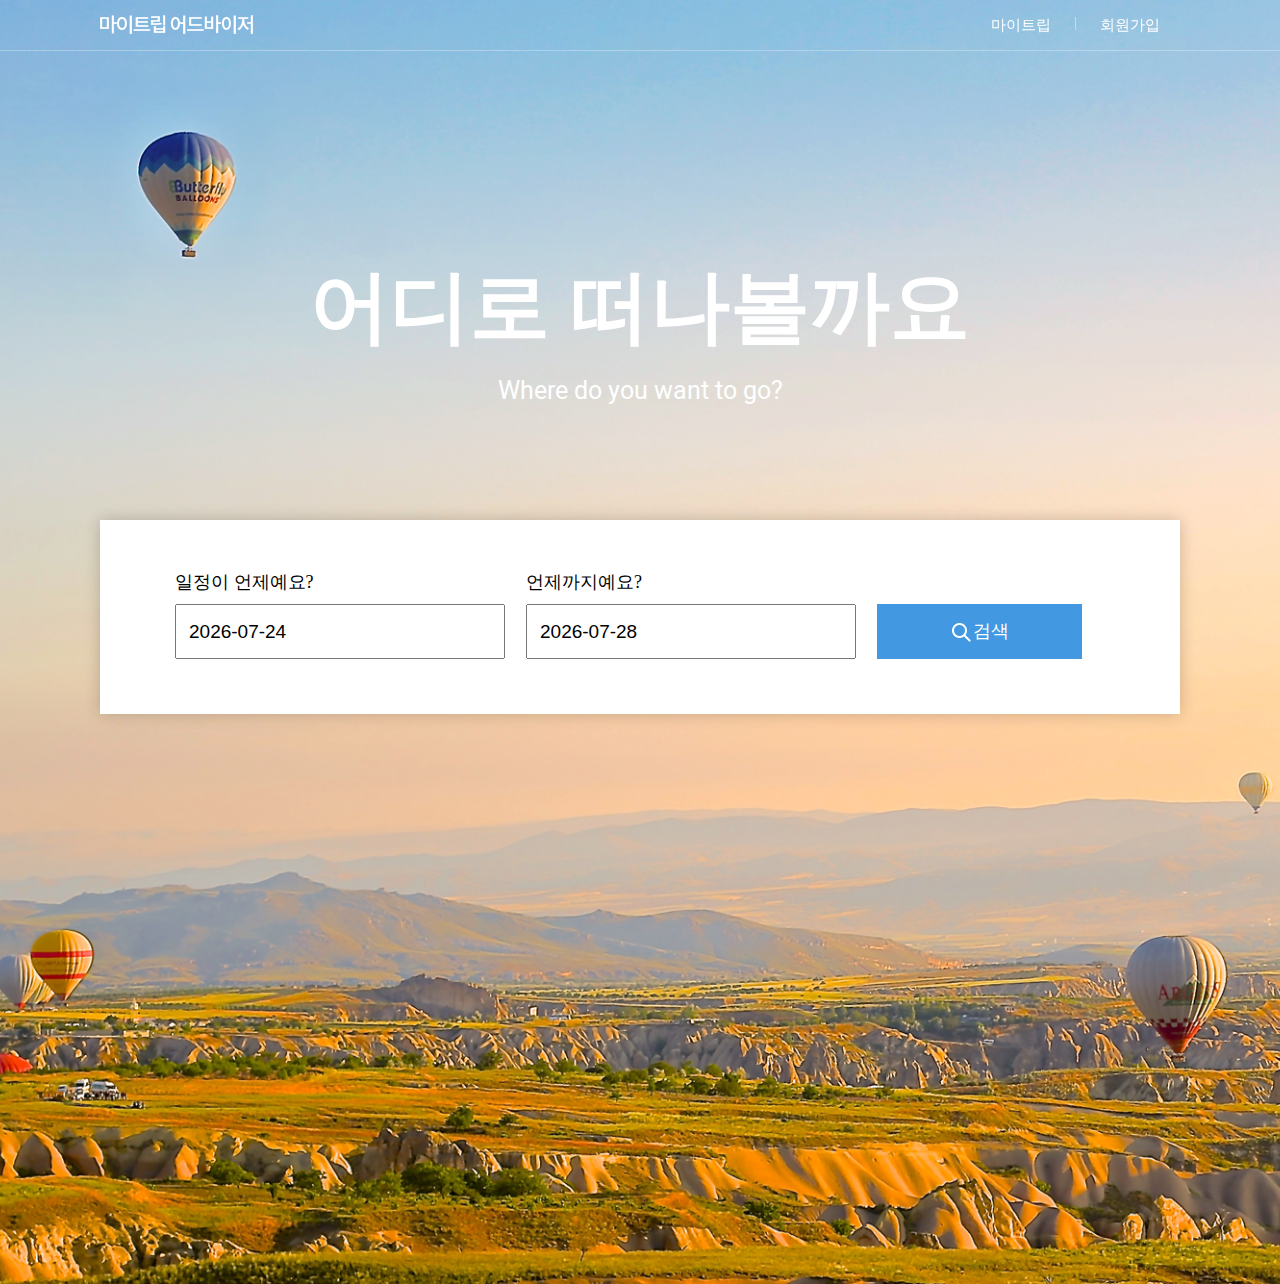
==== commit ca08e389: "index.html, css" ====
--- a/WebContent/index.html
+++ b/WebContent/index.html
@@ -23,7 +23,7 @@
                 <div class="menu-items right">
                     <a href="mytrip.html">마이트립</a>
                     <img src="images/line_maintop_gray.png">
-                    <a href="register">회원가입</a>
+                    <a href="register.html">회원가입</a>
                 </div>
             </div>
         </header>
--- a/WebContent/styles/styles.css
+++ b/WebContent/styles/styles.css
@@ -1,183 +1,5 @@
 @charset "UTF-8";
 
-<<<<<<< HEAD
-@font-face {
-	font-family: 'Heebo';
-	src: url('../fonts/Heebo-Regular.ttf') format('truetype');
-}
-
-@font-face {
-	font-family: 'Heebo';
-	src: url('../fonts/Heebo-Bold.ttf') format('truetype');
-	font-weight: bold;
-}
-
-.lg-text {
-	font-family: 'Heebo', sans-serif;
-	font-size: 80px;
-	font-weight: bold;
-	color: #fff;
-}
-
-.md-text {
-	font-family: 'Heebo', sans-serif;
-	font-size: 25px;
-	font-weight: normal;
-	color: #fff;
-}
-
-.ui-datepicker {
-	width: 321px;
-}
-
-html, body {
-	margin: 0;
-	padding: 0;
-	width: 100%;
-	height: 100%;
-}
-
-body {
-	min-height: 100%;
-}
-
-button:hover {
-	cursor: pointer;
-}
-
-.right {
-	float: right;
-}
-
-#header {
-	position: fixed;
-	top: 0;
-	left: 0;
-	width: 100%;
-	height: 50px;
-	border-bottom: 1px solid rgba(255, 255, 255, 0.3);
-	z-index: 100;
-	transition: 0.2s;
-}
-
-#header span {
-	display: inline-block;
-	width: 154px;
-	height: 20px;
-	background-image: url('../images/image_logo_white.png');
-}
-
-#header>div {
-	position: absolute;
-	top: 0;
-	left: 0;
-	right: 0;
-	margin-left: auto;
-	margin-right: auto;
-	width: 1080px;
-	height: 100%;
-}
-
-#header>div>a {
-	display: inline-block;
-	margin-top: 15px;
-}
-
-#header .menu-items a {
-	color: #fff;
-	font-size: 15px;
-	line-height: 50px;
-	text-decoration: none;
-	margin-left: 20px;
-	margin-right: 20px;
-}
-
-#header.inverted {
-	background-color: #fff;
-	border: 0;
-}
-
-#header.inverted span {
-	background-image: url('../images/image_logo_color.png');
-}
-
-#header.inverted .menu-items a {
-	color: #000;
-}
-
-#body {
-	width: 100%;
-	height: 100%;
-	min-height: 1000px;
-	background-image: url('../images/bg_main.png');
-	background-position: top center;
-	background-repeat: no-repeat;
-	background-size: cover;
-	background-color: #fff;
-	overflow: auto;
-}
-
-#title-text {
-	padding-top: 250px;
-	text-align: center;
-}
-
-#title-sub-text {
-	margin: 5px auto;
-	text-align: center;
-}
-
-#search-panel {
-	margin: 110px auto 570px;
-	left: 0;
-	right: 0;
-	width: 1080px;
-	background-color: #fff;
-	padding: 50px 75px 55px;
-	-webkit-box-sizing: border-box;
-	-moz-box-sizing: border-box;
-	box-sizing: border-box;
-	box-shadow: 0 0 15px 0 rgba(0, 0, 0, 0.2);
-}
-
-.panel-block {
-	display: inline-block;
-	margin-right: 17px;
-}
-
-.panel-block:last-of-type {
-	vertical-align: bottom;
-}
-
-#search-panel label {
-	display: block;
-	color: #000;
-	font-size: 18px;
-	margin-bottom: 10px;
-}
-
-#search-panel input[type="text"] {
-	width: 330px;
-	height: 55px;
-	-webkit-box-sizing: border-box;
-	-moz-box-sizing: border-box;
-	box-sizing: border-box;
-	font-size: 19px;
-	padding: 12px;
-}
-
-#search-panel .btn-search {
-	width: 205px;
-	height: 55px;
-	background-color: #4299e1;
-	border: 0;
-	color: #fff;
-	font-size: 18px;
-}
-
-#search-panel .btn-search img {
-	vertical-align: middle;
-=======
 @font-face{
    font-family : 'Heebo';
    src:url('../fonts/Heebo-Regular.ttf')format('truetype');
@@ -680,7 +502,6 @@
    font-size: 15px;
    font-weight: bold;
    color: #444;
->>>>>>> 9b753578b97c83d66b570acd4a2996342aac5af8
 }
 
 .mytrip-container .item-line{
